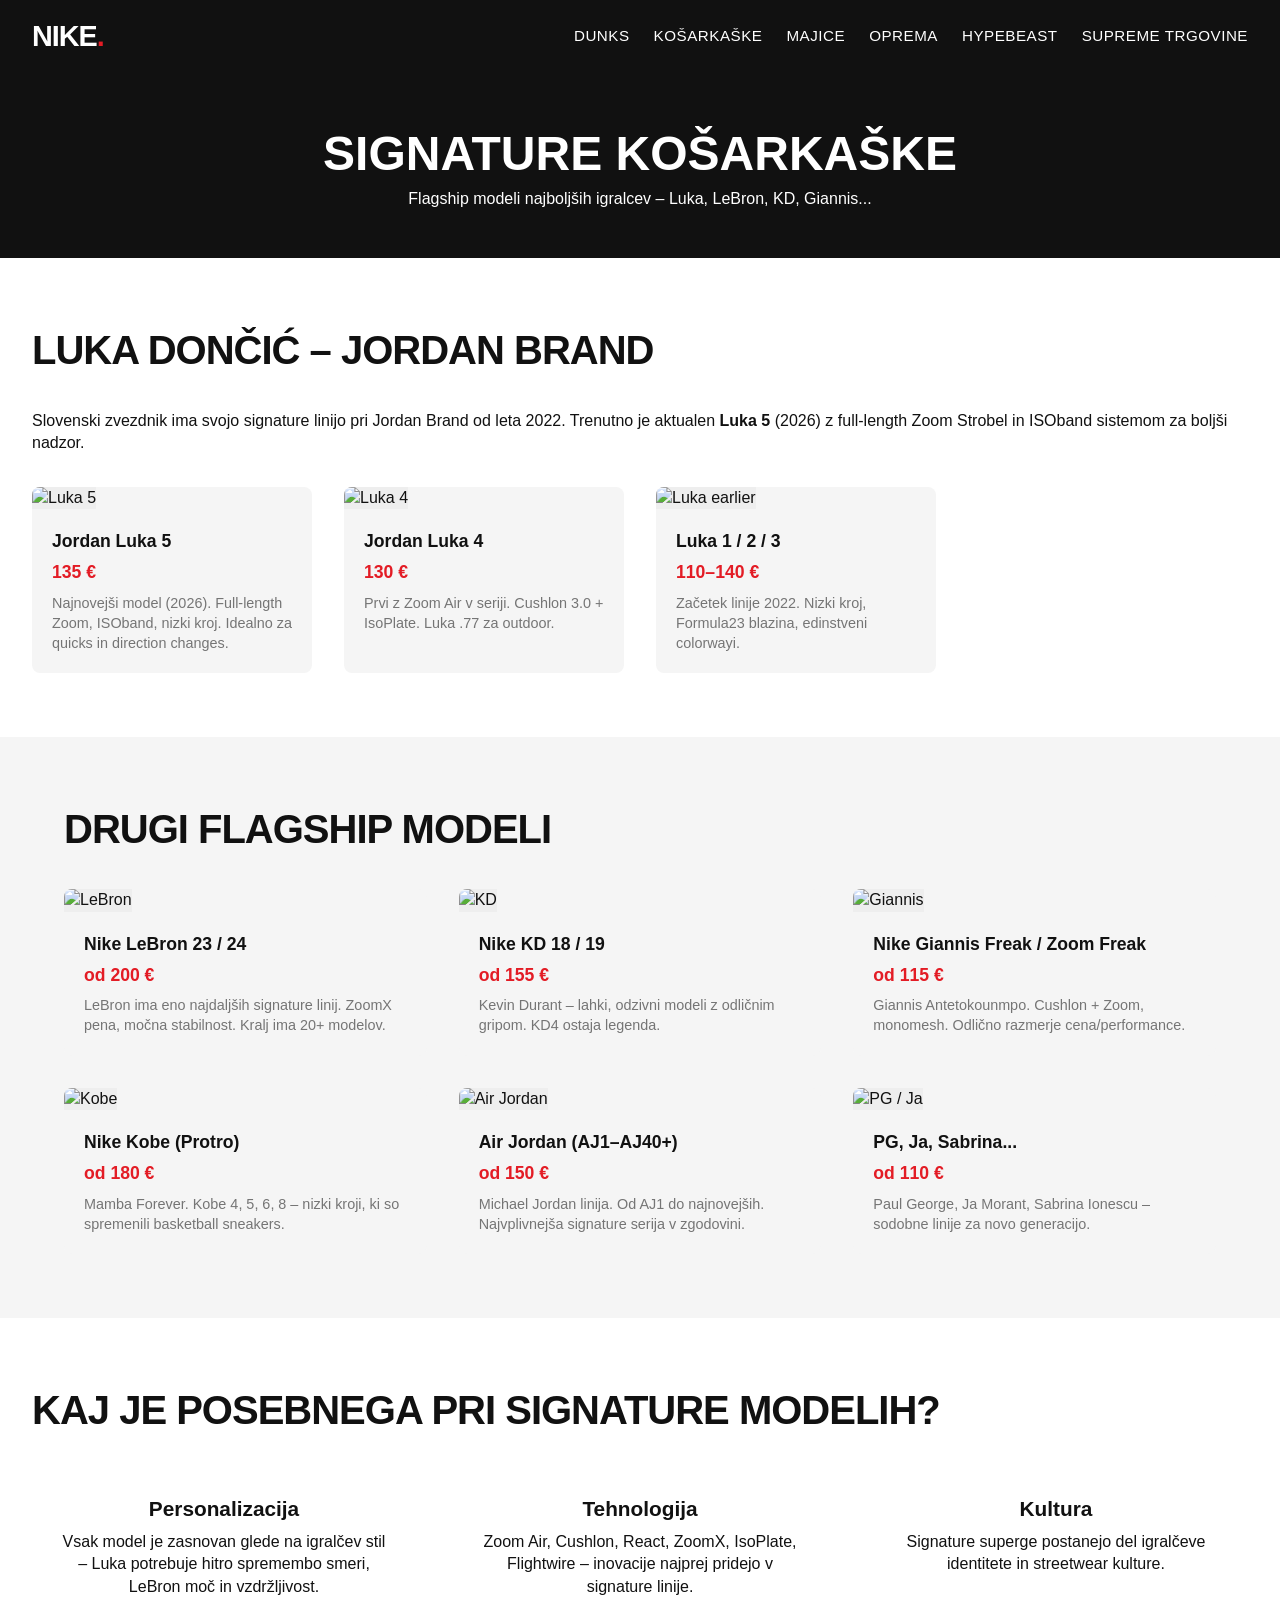
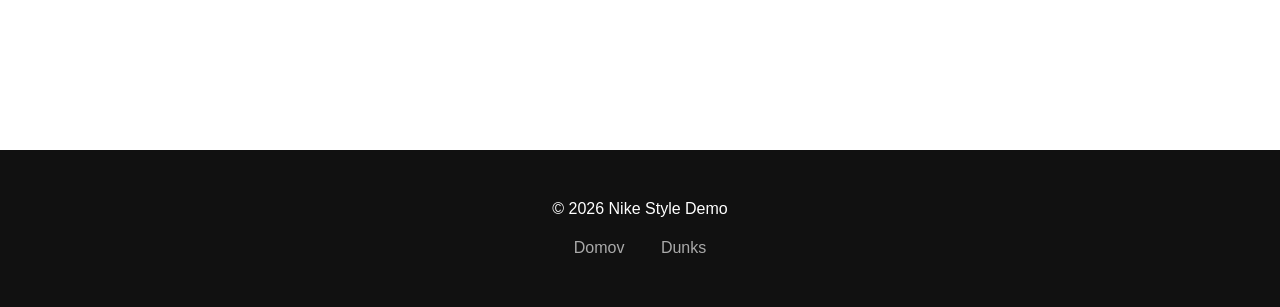
==== basketball.html @ efa208e7 "Nike Design 3 — static sneaker and streetwear catalog" ====
<!DOCTYPE html>
<html lang="sl">
<head>
  <meta charset="UTF-8">
  <meta name="viewport" content="width=device-width, initial-scale=1.0">
  <title>Košarkaške Superge | Nike Style</title>
  <link rel="stylesheet" href="styles.css">
</head>
<body>
  <header>
    <a href="index.html" class="logo">NIKE<span>.</span></a>
    <nav>
      <ul>
        <li><a href="dunks.html">Dunks</a></li>
        <li><a href="basketball.html">Košarkaške</a></li>
        <li><a href="majice.html">Majice</a></li>
        <li><a href="oprema.html">Oprema</a></li>
        <li><a href="hypebeast.html">Hypebeast</a></li>
        <li><a href="supreme-stores.html">Supreme Trgovine</a></li>
      </ul>
    </nav>
  </header>

  <div class="category-banner">
    <h1>Signature Košarkaške</h1>
    <p>Flagship modeli najboljših igralcev – Luka, LeBron, KD, Giannis...</p>
  </div>

  <section>
    <h2 class="section-title">Luka Dončić – Jordan Brand</h2>
    <p style="margin-bottom: 2rem;">Slovenski zvezdnik ima svojo signature linijo pri Jordan Brand od leta 2022. Trenutno je aktualen <strong>Luka 5</strong> (2026) z full-length Zoom Strobel in ISOband sistemom za boljši nadzor.</p>

    <div class="product-grid">
      <div class="product-card" onclick="openZoom(this)">
        <img src="https://images.unsplash.com/photo-1606107557195-0e29a4b5b4aa?w=600&h=600&fit=crop" alt="Luka 5" class="product-img">
        <div class="product-info">
          <h3>Jordan Luka 5</h3>
          <div class="price">135 €</div>
          <p>Najnovejši model (2026). Full-length Zoom, ISOband, nizki kroj. Idealno za quicks in direction changes.</p>
        </div>
      </div>
      <div class="product-card" onclick="openZoom(this)">
        <img src="https://images.unsplash.com/photo-1542291026-7eec264c27ff?w=600&h=600&fit=crop" alt="Luka 4" class="product-img">
        <div class="product-info">
          <h3>Jordan Luka 4</h3>
          <div class="price">130 €</div>
          <p>Prvi z Zoom Air v seriji. Cushlon 3.0 + IsoPlate. Luka .77 za outdoor.</p>
        </div>
      </div>
      <div class="product-card" onclick="openZoom(this)">
        <img src="https://images.unsplash.com/photo-1595950653106-6c9eed38d1d8?w=600&h=600&fit=crop" alt="Luka earlier" class="product-img">
        <div class="product-info">
          <h3>Luka 1 / 2 / 3</h3>
          <div class="price">110–140 €</div>
          <p>Začetek linije 2022. Nizki kroj, Formula23 blazina, edinstveni colorwayi.</p>
        </div>
      </div>
    </div>
  </section>

  <section style="background: #f5f5f5; max-width: 100%;">
    <div style="max-width: 1400px; margin: 0 auto; padding: 0 2rem;">
      <h2 class="section-title">Drugi Flagship modeli</h2>
      <div class="product-grid">
        <div class="product-card" onclick="openZoom(this)">
          <img src="https://images.unsplash.com/photo-1556906781-9a412961c28c?w=600&h=600&fit=crop" alt="LeBron" class="product-img">
          <div class="product-info">
            <h3>Nike LeBron 23 / 24</h3>
            <div class="price">od 200 €</div>
            <p>LeBron ima eno najdaljših signature linij. ZoomX pena, močna stabilnost. Kralj ima 20+ modelov.</p>
          </div>
        </div>
        <div class="product-card" onclick="openZoom(this)">
          <img src="https://images.unsplash.com/photo-1600185365926-3a2ce3cdb9eb?w=600&h=600&fit=crop" alt="KD" class="product-img">
          <div class="product-info">
            <h3>Nike KD 18 / 19</h3>
            <div class="price">od 155 €</div>
            <p>Kevin Durant – lahki, odzivni modeli z odličnim gripom. KD4 ostaja legenda.</p>
          </div>
        </div>
        <div class="product-card" onclick="openZoom(this)">
          <img src="https://images.unsplash.com/photo-1515955656352-a1fa3ffcd17c?w=600&h=600&fit=crop" alt="Giannis" class="product-img">
          <div class="product-info">
            <h3>Nike Giannis Freak / Zoom Freak</h3>
            <div class="price">od 115 €</div>
            <p>Giannis Antetokounmpo. Cushlon + Zoom, monomesh. Odlično razmerje cena/performance.</p>
          </div>
        </div>
        <div class="product-card" onclick="openZoom(this)">
          <img src="https://images.unsplash.com/photo-1460353581641-37baddab0fa2?w=600&h=600&fit=crop" alt="Kobe" class="product-img">
          <div class="product-info">
            <h3>Nike Kobe (Protro)</h3>
            <div class="price">od 180 €</div>
            <p>Mamba Forever. Kobe 4, 5, 6, 8 – nizki kroji, ki so spremenili basketball sneakers.</p>
          </div>
        </div>
        <div class="product-card" onclick="openZoom(this)">
          <img src="https://images.unsplash.com/photo-1549298916-b41d501d3772?w=600&h=600&fit=crop" alt="Air Jordan" class="product-img">
          <div class="product-info">
            <h3>Air Jordan (AJ1–AJ40+)</h3>
            <div class="price">od 150 €</div>
            <p>Michael Jordan linija. Od AJ1 do najnovejših. Najvplivnejša signature serija v zgodovini.</p>
          </div>
        </div>
        <div class="product-card" onclick="openZoom(this)">
          <img src="https://images.unsplash.com/photo-1606107557195-0e29a4b5b4aa?w=600&h=600&fit=crop" alt="PG / Ja" class="product-img">
          <div class="product-info">
            <h3>PG, Ja, Sabrina...</h3>
            <div class="price">od 110 €</div>
            <p>Paul George, Ja Morant, Sabrina Ionescu – sodobne linije za novo generacijo.</p>
          </div>
        </div>
      </div>
    </div>
  </section>

  <section>
    <h2 class="section-title">Kaj je posebnega pri signature modelih?</h2>
    <div class="feature-list">
      <div class="feature-item">
        <h3>Personalizacija</h3>
        <p>Vsak model je zasnovan glede na igralčev stil – Luka potrebuje hitro spremembo smeri, LeBron moč in vzdržljivost.</p>
      </div>
      <div class="feature-item">
        <h3>Tehnologija</h3>
        <p>Zoom Air, Cushlon, React, ZoomX, IsoPlate, Flightwire – inovacije najprej pridejo v signature linije.</p>
      </div>
      <div class="feature-item">
        <h3>Kultura</h3>
        <p>Signature superge postanejo del igralčeve identitete in streetwear kulture.</p>
      </div>
    </div>
  </section>

  <footer>
    <p>© 2026 Nike Style Demo</p>
    <p style="margin-top: 1rem;"><a href="index.html">Domov</a> <a href="dunks.html">Dunks</a></p>
  </footer>

  <div class="modal" id="zoomModal" onclick="closeZoom()">
    <span class="modal-close">&times;</span>
    <img id="zoomImg" src="" alt="Zoom">
  </div>
  <script>
    function openZoom(card) {
      const img = card.querySelector('img');
      document.getElementById('zoomImg').src = img.src;
      document.getElementById('zoomModal').classList.add('active');
    }
    function closeZoom() {
      document.getElementById('zoomModal').classList.remove('active');
    }
  </script>
</body>
</html>
---- styles.css ----
/* Nike-inspired styles */
:root {
  --nike-black: #111111;
  --nike-white: #ffffff;
  --nike-red: #e31c25;
  --nike-gray: #f5f5f5;
  --nike-dark-gray: #757575;
}

* {
  margin: 0;
  padding: 0;
  box-sizing: border-box;
}

body {
  font-family: 'Helvetica Neue', Helvetica, Arial, sans-serif;
  background: var(--nike-white);
  color: var(--nike-black);
  line-height: 1.4;
}

/* Header */
header {
  background: var(--nike-black);
  color: var(--nike-white);
  padding: 1rem 2rem;
  position: sticky;
  top: 0;
  z-index: 1000;
  display: flex;
  justify-content: space-between;
  align-items: center;
}

.logo {
  font-size: 1.8rem;
  font-weight: 900;
  letter-spacing: -1px;
  text-decoration: none;
  color: white;
}

.logo span {
  color: var(--nike-red);
}

nav ul {
  list-style: none;
  display: flex;
  gap: 1.5rem;
  flex-wrap: wrap;
}

nav a {
  color: white;
  text-decoration: none;
  font-weight: 500;
  font-size: 0.95rem;
  text-transform: uppercase;
  letter-spacing: 0.5px;
  transition: color 0.2s;
}

nav a:hover {
  color: var(--nike-red);
}

/* Hero */
.hero {
  background: linear-gradient(135deg, #111 0%, #333 100%);
  color: white;
  padding: 6rem 2rem;
  text-align: center;
  position: relative;
  overflow: hidden;
}

.hero h1 {
  font-size: clamp(2.5rem, 8vw, 5rem);
  font-weight: 900;
  letter-spacing: -2px;
  margin-bottom: 1rem;
  text-transform: uppercase;
}

.hero p {
  font-size: 1.25rem;
  max-width: 600px;
  margin: 0 auto 2rem;
  opacity: 0.9;
}

.btn {
  display: inline-block;
  background: var(--nike-red);
  color: white;
  padding: 0.9rem 2.5rem;
  text-decoration: none;
  font-weight: 700;
  text-transform: uppercase;
  letter-spacing: 1px;
  border: none;
  cursor: pointer;
  transition: transform 0.2s, background 0.2s;
}

.btn:hover {
  background: #c41720;
  transform: scale(1.05);
}

/* Sections */
section {
  padding: 4rem 2rem;
  max-width: 1400px;
  margin: 0 auto;
}

.section-title {
  font-size: 2.5rem;
  font-weight: 900;
  text-transform: uppercase;
  margin-bottom: 2rem;
  letter-spacing: -1px;
}

/* Product Grid */
.product-grid {
  display: grid;
  grid-template-columns: repeat(auto-fill, minmax(280px, 1fr));
  gap: 2rem;
}

.product-card {
  background: var(--nike-gray);
  border-radius: 8px;
  overflow: hidden;
  transition: transform 0.3s, box-shadow 0.3s;
  cursor: pointer;
}

.product-card:hover {
  transform: translateY(-8px);
  box-shadow: 0 20px 40px rgba(0,0,0,0.15);
}

.product-img {
  width: 100%;
  height: 280px;
  object-fit: cover;
  background: #eee;
  transition: transform 0.4s;
}

.product-card:hover .product-img {
  transform: scale(1.08);
}

.product-info {
  padding: 1.25rem;
}

.product-info h3 {
  font-size: 1.1rem;
  font-weight: 700;
  margin-bottom: 0.4rem;
}

.product-info .price {
  font-weight: 700;
  color: var(--nike-red);
  font-size: 1.1rem;
}

.product-info p {
  font-size: 0.9rem;
  color: var(--nike-dark-gray);
  margin-top: 0.5rem;
}

/* Zoom modal */
.modal {
  display: none;
  position: fixed;
  z-index: 2000;
  left: 0;
  top: 0;
  width: 100%;
  height: 100%;
  background: rgba(0,0,0,0.9);
  justify-content: center;
  align-items: center;
}

.modal.active {
  display: flex;
}

.modal img {
  max-width: 90%;
  max-height: 90%;
  object-fit: contain;
}

.modal-close {
  position: absolute;
  top: 20px;
  right: 30px;
  color: white;
  font-size: 3rem;
  cursor: pointer;
}

/* Store cards */
.store-grid {
  display: grid;
  grid-template-columns: repeat(auto-fill, minmax(300px, 1fr));
  gap: 1.5rem;
}

.store-card {
  background: var(--nike-gray);
  padding: 1.5rem;
  border-radius: 8px;
  border-left: 4px solid var(--nike-red);
}

.store-card h3 {
  font-size: 1.3rem;
  margin-bottom: 0.5rem;
}

.store-card .city {
  color: var(--nike-red);
  font-weight: 700;
  text-transform: uppercase;
  font-size: 0.85rem;
  letter-spacing: 1px;
}

/* Footer */
footer {
  background: var(--nike-black);
  color: white;
  padding: 3rem 2rem;
  text-align: center;
  margin-top: 4rem;
}

footer a {
  color: #aaa;
  margin: 0 1rem;
  text-decoration: none;
}

footer a:hover {
  color: white;
}

/* Responsive */
@media (max-width: 768px) {
  header {
    flex-direction: column;
    gap: 1rem;
  }
  nav ul {
    justify-content: center;
  }
  .hero {
    padding: 4rem 1rem;
  }
}

/* Category banner */
.category-banner {
  background: var(--nike-black);
  color: white;
  padding: 3rem 2rem;
  text-align: center;
}

.category-banner h1 {
  font-size: 3rem;
  font-weight: 900;
  text-transform: uppercase;
}

/* Feature list */
.feature-list {
  display: grid;
  grid-template-columns: repeat(auto-fit, minmax(250px, 1fr));
  gap: 2rem;
  margin-top: 2rem;
}

.feature-item {
  text-align: center;
  padding: 1.5rem;
}

.feature-item h3 {
  font-size: 1.3rem;
  margin-bottom: 0.5rem;
}
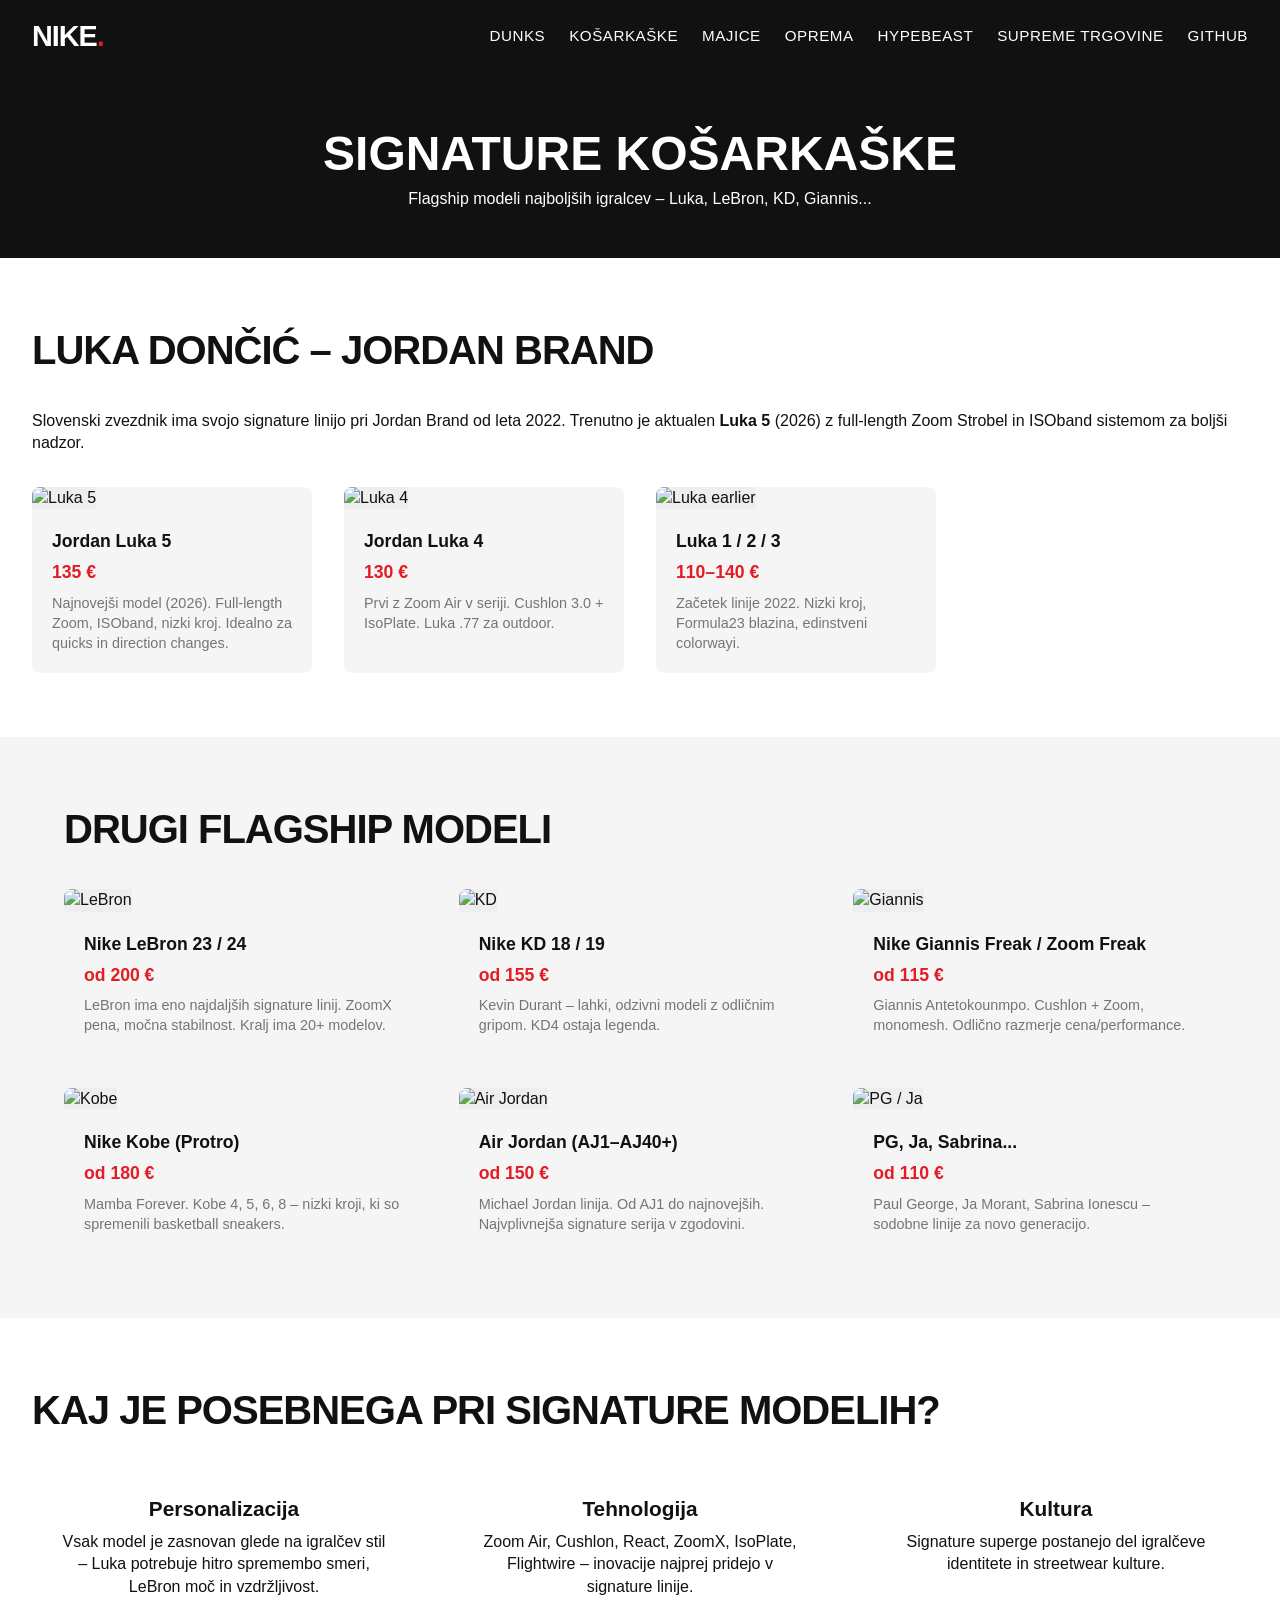
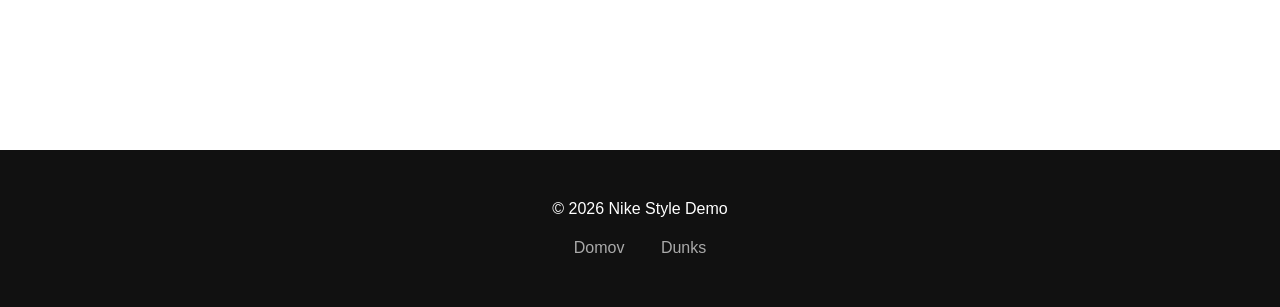
==== commit bb2a1867: "Add GitHub link in navigation and footer" ====
--- a/basketball.html
+++ b/basketball.html
@@ -17,6 +17,7 @@
         <li><a href="oprema.html">Oprema</a></li>
         <li><a href="hypebeast.html">Hypebeast</a></li>
         <li><a href="supreme-stores.html">Supreme Trgovine</a></li>
+        <li><a href="https://github.com/tommyvimeo-gif/Nike-Design-3" target="_blank" rel="noopener noreferrer">GitHub</a></li>
       </ul>
     </nav>
   </header>
